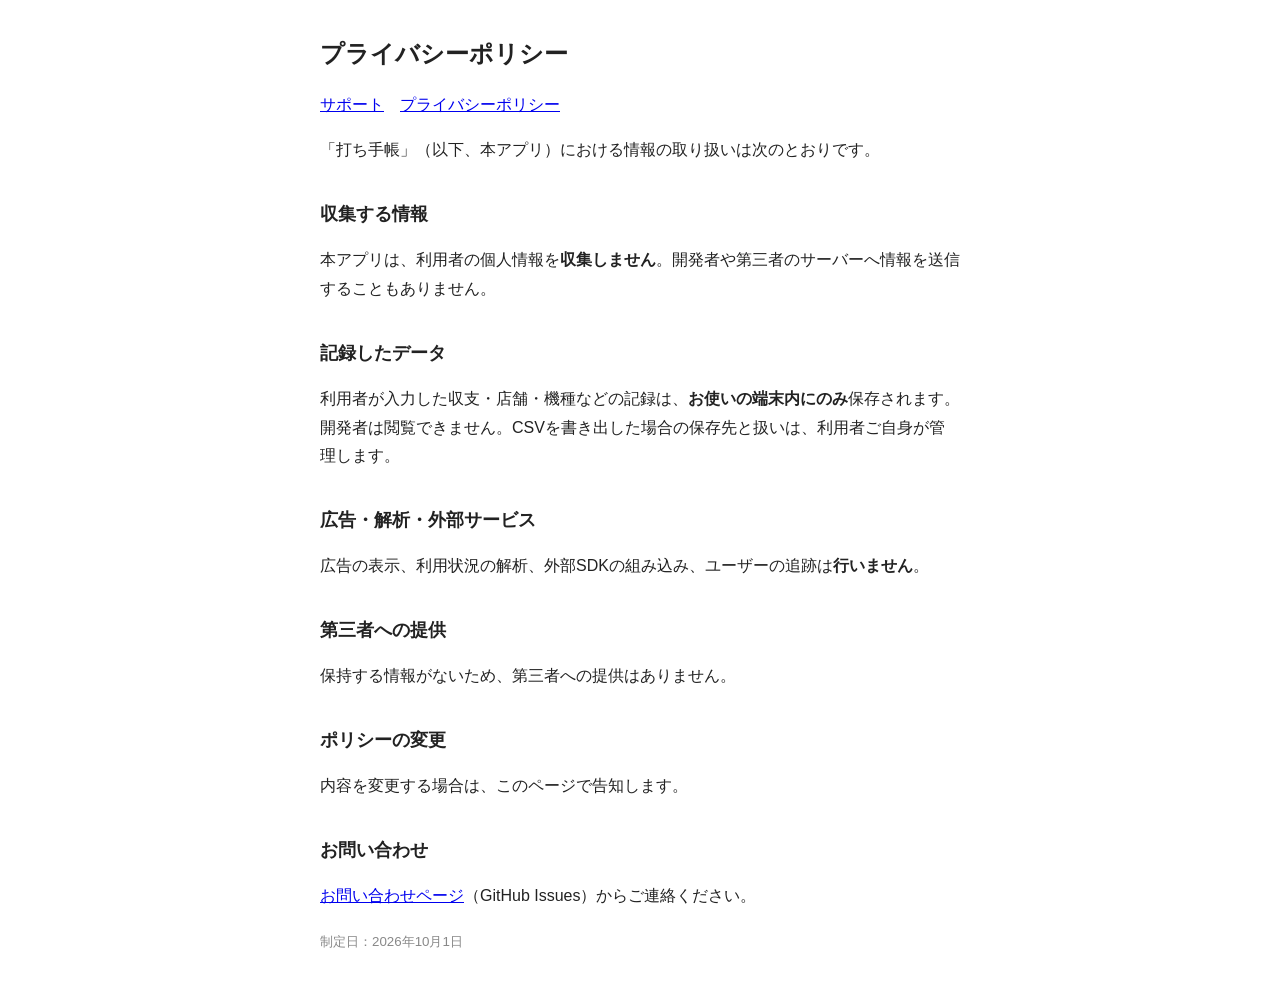
==== privacy.html @ b843357e "Add support and privacy pages" ====
<!doctype html>
<html lang="ja"><head><meta charset="utf-8"><meta name="viewport" content="width=device-width,initial-scale=1">
<title>打ち手帳 プライバシーポリシー</title><link rel="stylesheet" href="style.css"></head><body>
<h1>プライバシーポリシー</h1>
<nav><a href="index.html">サポート</a><a href="privacy.html">プライバシーポリシー</a></nav>
<p>「打ち手帳」（以下、本アプリ）における情報の取り扱いは次のとおりです。</p>
<h2>収集する情報</h2>
<p>本アプリは、利用者の個人情報を<b>収集しません</b>。開発者や第三者のサーバーへ情報を送信することもありません。</p>
<h2>記録したデータ</h2>
<p>利用者が入力した収支・店舗・機種などの記録は、<b>お使いの端末内にのみ</b>保存されます。開発者は閲覧できません。CSVを書き出した場合の保存先と扱いは、利用者ご自身が管理します。</p>
<h2>広告・解析・外部サービス</h2>
<p>広告の表示、利用状況の解析、外部SDKの組み込み、ユーザーの追跡は<b>行いません</b>。</p>
<h2>第三者への提供</h2>
<p>保持する情報がないため、第三者への提供はありません。</p>
<h2>ポリシーの変更</h2>
<p>内容を変更する場合は、このページで告知します。</p>
<h2>お問い合わせ</h2>
<p><a href="https://github.com/fy3828/uchite-cho/issues">お問い合わせページ</a>（GitHub Issues）からご連絡ください。</p>
<p><small>制定日：2026年10月1日</small></p>
</body></html>
---- style.css ----
body{font-family:-apple-system,"Hiragino Sans",sans-serif;max-width:40rem;margin:2rem auto;padding:0 1rem;line-height:1.8;color:#222;background:#fff}
@media(prefers-color-scheme:dark){body{color:#ddd;background:#111}a{color:#6cf}}
h1{font-size:1.5rem}h2{font-size:1.15rem;margin-top:2rem}nav a{margin-right:1rem}small{color:#888}
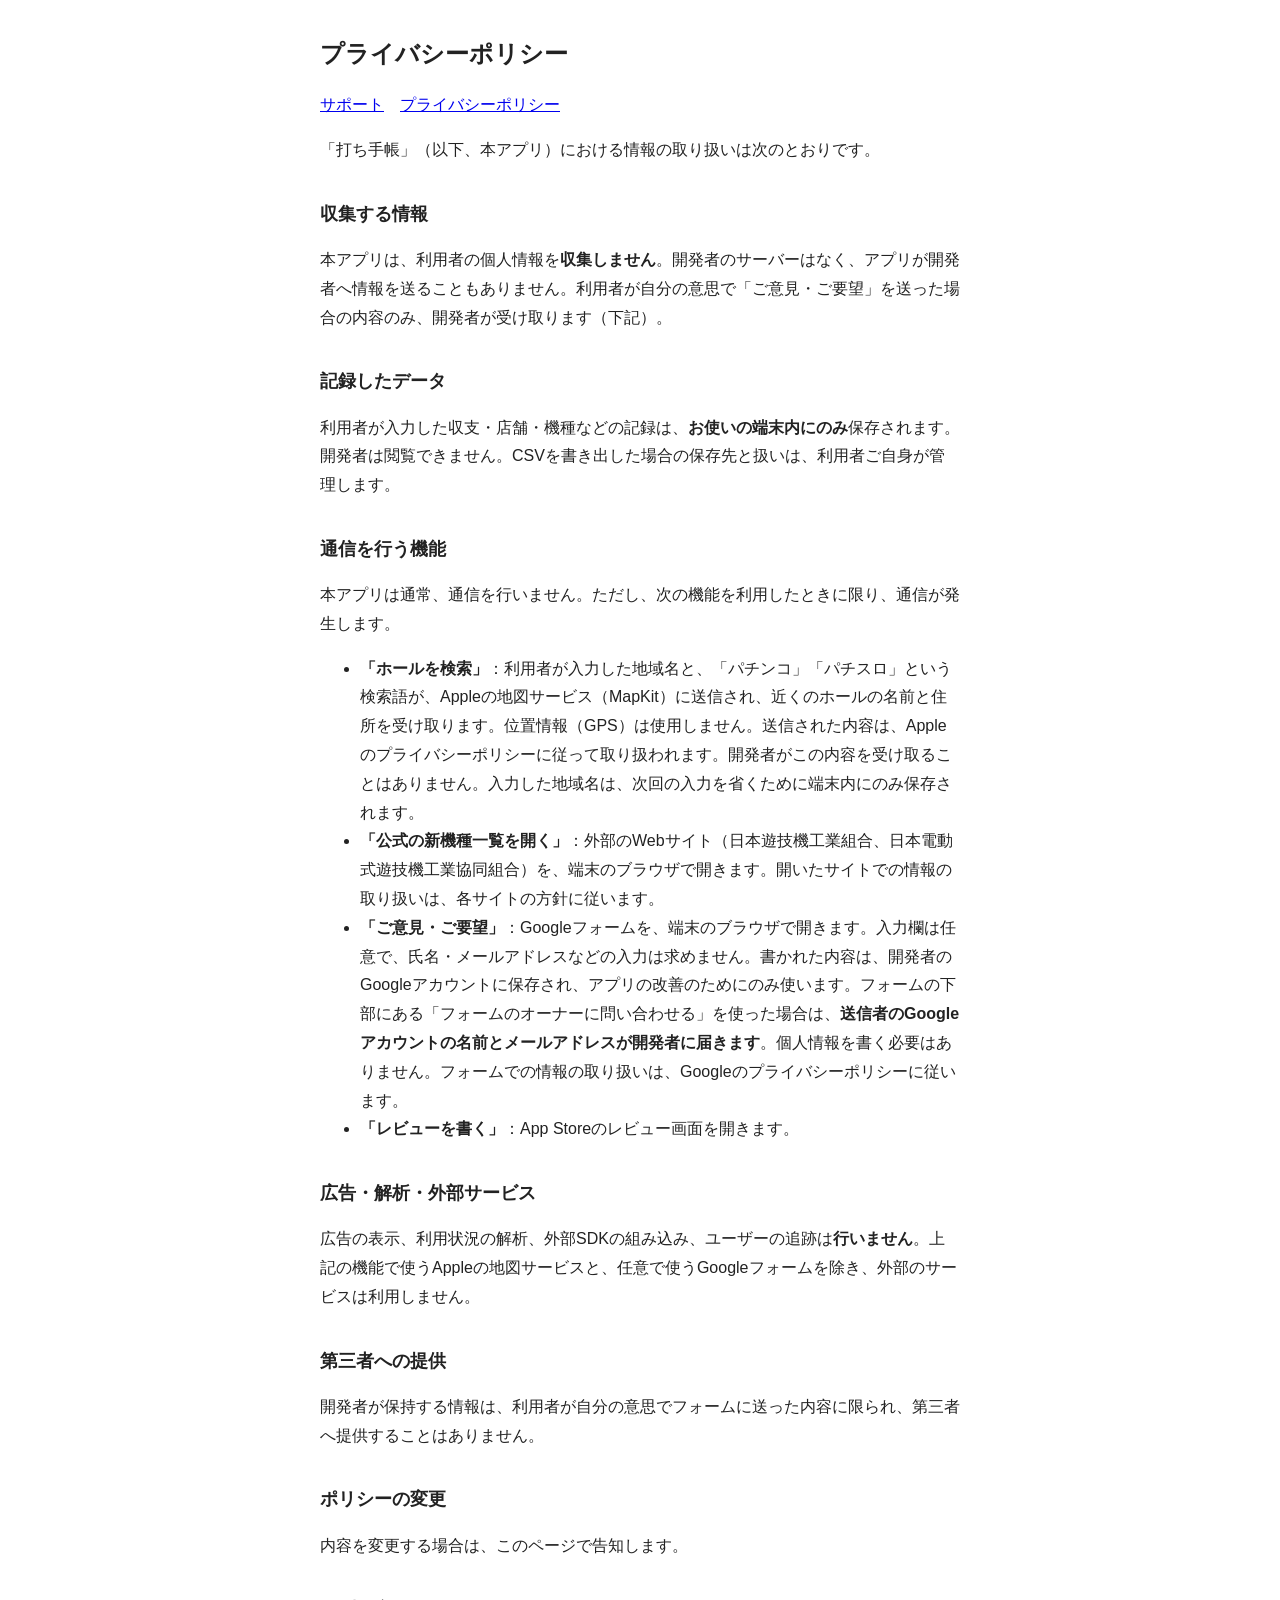
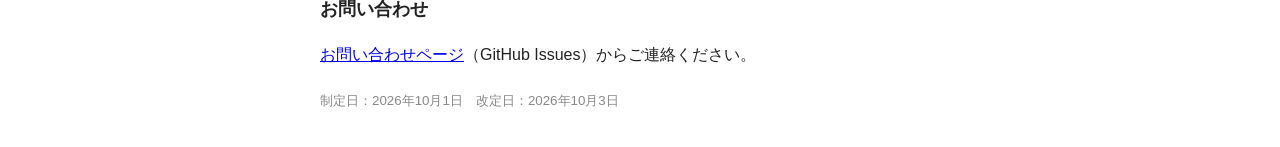
==== commit bce537ac: "Update support and privacy pages for 1.1 Co-Authored-By: Claude Sonnet 5.5 <noreply@anthropic.com>" ====
--- a/privacy.html
+++ b/privacy.html
@@ -5,16 +5,24 @@
 <nav><a href="index.html">サポート</a><a href="privacy.html">プライバシーポリシー</a></nav>
 <p>「打ち手帳」（以下、本アプリ）における情報の取り扱いは次のとおりです。</p>
 <h2>収集する情報</h2>
-<p>本アプリは、利用者の個人情報を<b>収集しません</b>。開発者や第三者のサーバーへ情報を送信することもありません。</p>
+<p>本アプリは、利用者の個人情報を<b>収集しません</b>。開発者のサーバーはなく、アプリが開発者へ情報を送ることもありません。利用者が自分の意思で「ご意見・ご要望」を送った場合の内容のみ、開発者が受け取ります（下記）。</p>
 <h2>記録したデータ</h2>
 <p>利用者が入力した収支・店舗・機種などの記録は、<b>お使いの端末内にのみ</b>保存されます。開発者は閲覧できません。CSVを書き出した場合の保存先と扱いは、利用者ご自身が管理します。</p>
+<h2>通信を行う機能</h2>
+<p>本アプリは通常、通信を行いません。ただし、次の機能を利用したときに限り、通信が発生します。</p>
+<ul>
+<li><b>「ホールを検索」</b>：利用者が入力した地域名と、「パチンコ」「パチスロ」という検索語が、Appleの地図サービス（MapKit）に送信され、近くのホールの名前と住所を受け取ります。位置情報（GPS）は使用しません。送信された内容は、Appleのプライバシーポリシーに従って取り扱われます。開発者がこの内容を受け取ることはありません。入力した地域名は、次回の入力を省くために端末内にのみ保存されます。</li>
+<li><b>「公式の新機種一覧を開く」</b>：外部のWebサイト（日本遊技機工業組合、日本電動式遊技機工業協同組合）を、端末のブラウザで開きます。開いたサイトでの情報の取り扱いは、各サイトの方針に従います。</li>
+<li><b>「ご意見・ご要望」</b>：Googleフォームを、端末のブラウザで開きます。入力欄は任意で、氏名・メールアドレスなどの入力は求めません。書かれた内容は、開発者のGoogleアカウントに保存され、アプリの改善のためにのみ使います。フォームの下部にある「フォームのオーナーに問い合わせる」を使った場合は、<b>送信者のGoogleアカウントの名前とメールアドレスが開発者に届きます</b>。個人情報を書く必要はありません。フォームでの情報の取り扱いは、Googleのプライバシーポリシーに従います。</li>
+<li><b>「レビューを書く」</b>：App Storeのレビュー画面を開きます。</li>
+</ul>
 <h2>広告・解析・外部サービス</h2>
-<p>広告の表示、利用状況の解析、外部SDKの組み込み、ユーザーの追跡は<b>行いません</b>。</p>
+<p>広告の表示、利用状況の解析、外部SDKの組み込み、ユーザーの追跡は<b>行いません</b>。上記の機能で使うAppleの地図サービスと、任意で使うGoogleフォームを除き、外部のサービスは利用しません。</p>
 <h2>第三者への提供</h2>
-<p>保持する情報がないため、第三者への提供はありません。</p>
+<p>開発者が保持する情報は、利用者が自分の意思でフォームに送った内容に限られ、第三者へ提供することはありません。</p>
 <h2>ポリシーの変更</h2>
 <p>内容を変更する場合は、このページで告知します。</p>
 <h2>お問い合わせ</h2>
 <p><a href="https://github.com/fy3828/uchite-cho/issues">お問い合わせページ</a>（GitHub Issues）からご連絡ください。</p>
-<p><small>制定日：2026年10月1日</small></p>
+<p><small>制定日：2026年10月1日　改定日：2026年10月3日</small></p>
 </body></html>
